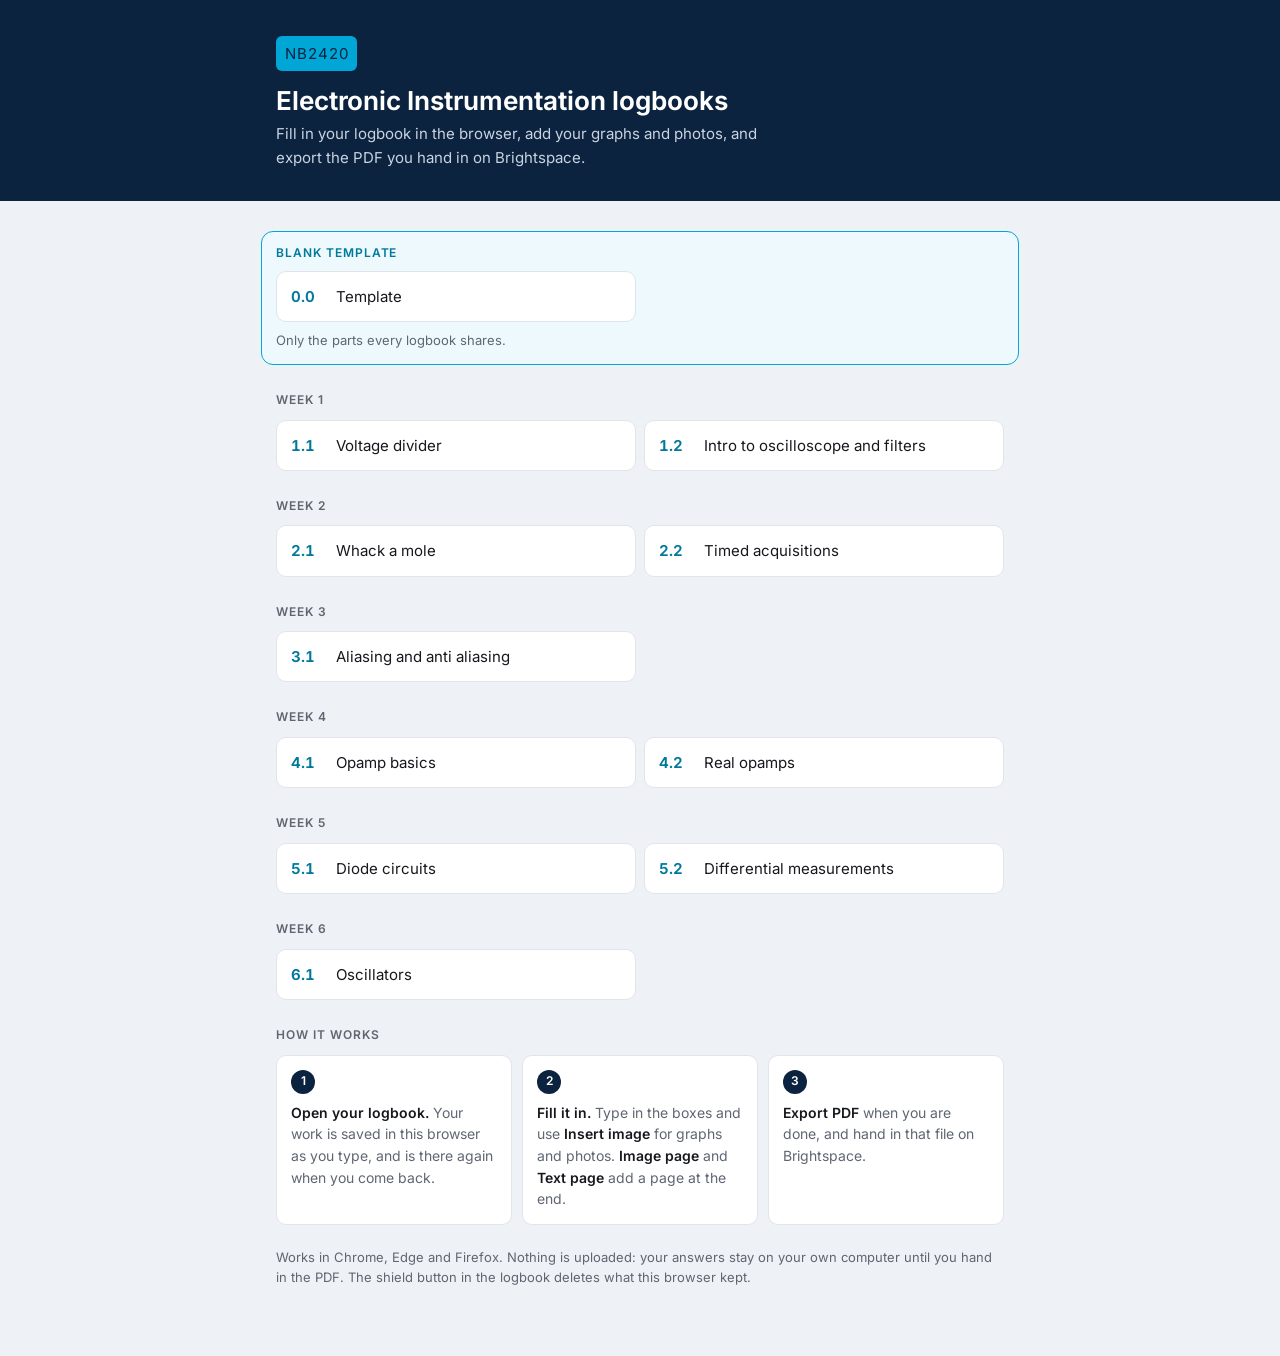
==== site/index.html @ ad3fcf22 "Start page: template box wider than the week columns Co-Authored-By: Claude Opus 5.5 <noreply@anthro" ====
<!doctype html>
<html lang="en">
<head>
<meta charset="utf-8">
<meta name="viewport" content="width=device-width, initial-scale=1">
<title>NB2420 Logbooks</title>
<style>
@font-face { font-family: "Inter"; font-weight: 100 900; font-display: swap; src: url("logbook/fonts/inter-latin-wght.woff2") format("woff2"); }
:root {
  --navy: #0c2340; --cyan: #00a6d6; --cyan-ink: #00799c;
  --bg: #eef1f5; --card: #fff; --ink: #16181d; --muted: #5f6672; --line: #e1e5eb;
}
@media (prefers-color-scheme: dark) {
  :root { --bg: #12161d; --card: #1b212b; --ink: #eef1f5; --muted: #a3acb9; --line: #2a323e; --cyan-ink: #4cc6ea; }
}
* { box-sizing: border-box; }
body { margin: 0; background: var(--bg); color: var(--ink); font: 15px/1.55 "Inter", "Segoe UI", system-ui, sans-serif; }
header { background: var(--navy); color: #fff; }
.wrap { max-width: 760px; margin: 0 auto; padding: 0 16px; }
header .wrap { padding-top: 36px; padding-bottom: 32px; }
.badge { display: inline-block; font: 600 12px/1 inherit; letter-spacing: .06em; padding: 6px 9px; border-radius: 6px; background: var(--cyan); color: var(--navy); }
h1 { font-size: 26px; line-height: 1.2; margin: 14px 0 6px; font-weight: 650; }
header p { margin: 0; color: #c9d3e0; max-width: 56ch; }
main.wrap { padding-top: 30px; padding-bottom: 56px; }
h2 { font-size: 12px; font-weight: 600; letter-spacing: .08em; text-transform: uppercase; color: var(--muted); margin: 26px 0 10px; }
h2:first-child { margin-top: 0; }
ul.list { list-style: none; padding: 0; margin: 0; display: grid; gap: 8px; grid-template-columns: repeat(2, minmax(0, 1fr)); }
@media (max-width: 520px) { ul.list { grid-template-columns: 1fr; } }
a.item { display: flex; gap: 12px; align-items: center; height: 100%; padding: 13px 14px; background: var(--card); border: 1px solid var(--line); border-radius: 10px; color: inherit; text-decoration: none; transition: border-color .15s, transform .15s; }
a.item:hover, a.item:focus-visible { border-color: var(--cyan); transform: translateY(-1px); outline: none; }
.tpl { display: block; margin: 0 -15px 8px; padding: 12px 14px 14px; border: 1.5px solid var(--cyan); border-radius: 12px; background: color-mix(in srgb, var(--cyan) 7%, var(--card)); }
.tpl h2 { margin: 0 0 8px; color: var(--cyan-ink); }
.tpl ul.list { grid-template-columns: repeat(2, minmax(0, 1fr)); }
@media (max-width: 520px) { .tpl ul.list { grid-template-columns: 1fr; } }
.tpl p { margin: 8px 0 0; font-size: 13px; color: var(--muted); }
.num { font-weight: 650; font-variant-numeric: tabular-nums; color: var(--cyan-ink); min-width: 2.2em; }
.how { display: grid; gap: 10px; grid-template-columns: repeat(auto-fit, minmax(170px, 1fr)); counter-reset: step; padding: 0; margin: 0; list-style: none; }
.how li { background: var(--card); border: 1px solid var(--line); border-radius: 10px; padding: 14px; font-size: 14px; color: var(--muted); counter-increment: step; }
.how li::before { content: counter(step); display: grid; place-items: center; width: 24px; height: 24px; border-radius: 50%; background: var(--navy); color: #fff; font-size: 12px; font-weight: 600; margin-bottom: 8px; }
@media (prefers-color-scheme: dark) { .how li::before { background: var(--cyan); color: var(--navy); } }
.how strong { color: var(--ink); font-weight: 600; }
.note { margin-top: 22px; font-size: 13px; color: var(--muted); }
</style>
</head>
<body>
<header>
  <div class="wrap">
    <span class="badge">NB2420</span>
    <h1>Electronic Instrumentation logbooks</h1>
    <p>Fill in your logbook in the browser, add your graphs and photos, and export the PDF you hand in on Brightspace.</p>
  </div>
</header>
<main class="wrap">
  <div id="list"><p>Loading…</p></div>

  <h2>How it works</h2>
  <ol class="how">
    <li><strong>Open your logbook.</strong> Your work is saved in this browser as you type, and is there again when you come back.</li>
    <li><strong>Fill it in.</strong> Type in the boxes and use <strong>Insert image</strong> for graphs and photos. <strong>Image page</strong> and <strong>Text page</strong> add a page at the end.</li>
    <li><strong>Export PDF</strong> when you are done, and hand in that file on Brightspace.</li>
  </ol>
  <p class="note">Works in Chrome, Edge and Firefox. Nothing is uploaded: your answers stay on your own computer until you hand in the PDF. The shield button in the logbook deletes what this browser kept.</p>
</main>
<script>
const viewer = file => 'pdfjs/web/viewer.html?file=' + encodeURIComponent('../../logbooks/' + file);
const cap = s => s.charAt(0).toUpperCase() + s.slice(1);
fetch('logbooks/index.json').then(r => r.json()).then(list => {
  const want = new URLSearchParams(location.search).get('logbook');
  const hit = want && list.find(l => l.id === want);
  if (hit) { location.replace(viewer(hit.file)); return; }
  const box = document.getElementById('list');
  box.innerHTML = '';
  const groups = new Map();                       // week number -> logbooks; week 0 = the blank template
  for (const l of list) {
    const w = parseInt(l.id, 10);
    if (!groups.has(w)) groups.set(w, []);
    groups.get(w).push(l);
  }
  for (const w of [...groups.keys()].sort((a, b) => a - b)) {
    const h = document.createElement('h2');
    h.textContent = w === 0 ? 'Blank template' : 'Week ' + w;
    const ul = Object.assign(document.createElement('ul'), { className: 'list' });
    for (const l of groups.get(w)) {
      const a = Object.assign(document.createElement('a'), { className: 'item', href: viewer(l.file) });
      a.innerHTML = '<span class="num"></span><span class="title"></span>';
      a.querySelector('.num').textContent = l.id;
      a.querySelector('.title').textContent = cap(l.title);
      const li = document.createElement('li'); li.append(a); ul.append(li);
    }
    if (w === 0) {                                 // boxed, on top, not full width
      const tpl = Object.assign(document.createElement('section'), { className: 'tpl' });
      const p = Object.assign(document.createElement('p'), { textContent: 'Only the parts every logbook shares.' });
      tpl.append(h, ul, p);
      box.append(tpl);
    } else {
      box.append(h, ul);
    }
  }
}).catch(() => { document.getElementById('list').textContent = 'Could not load the list of logbooks.'; });
</script>
</body>
</html>
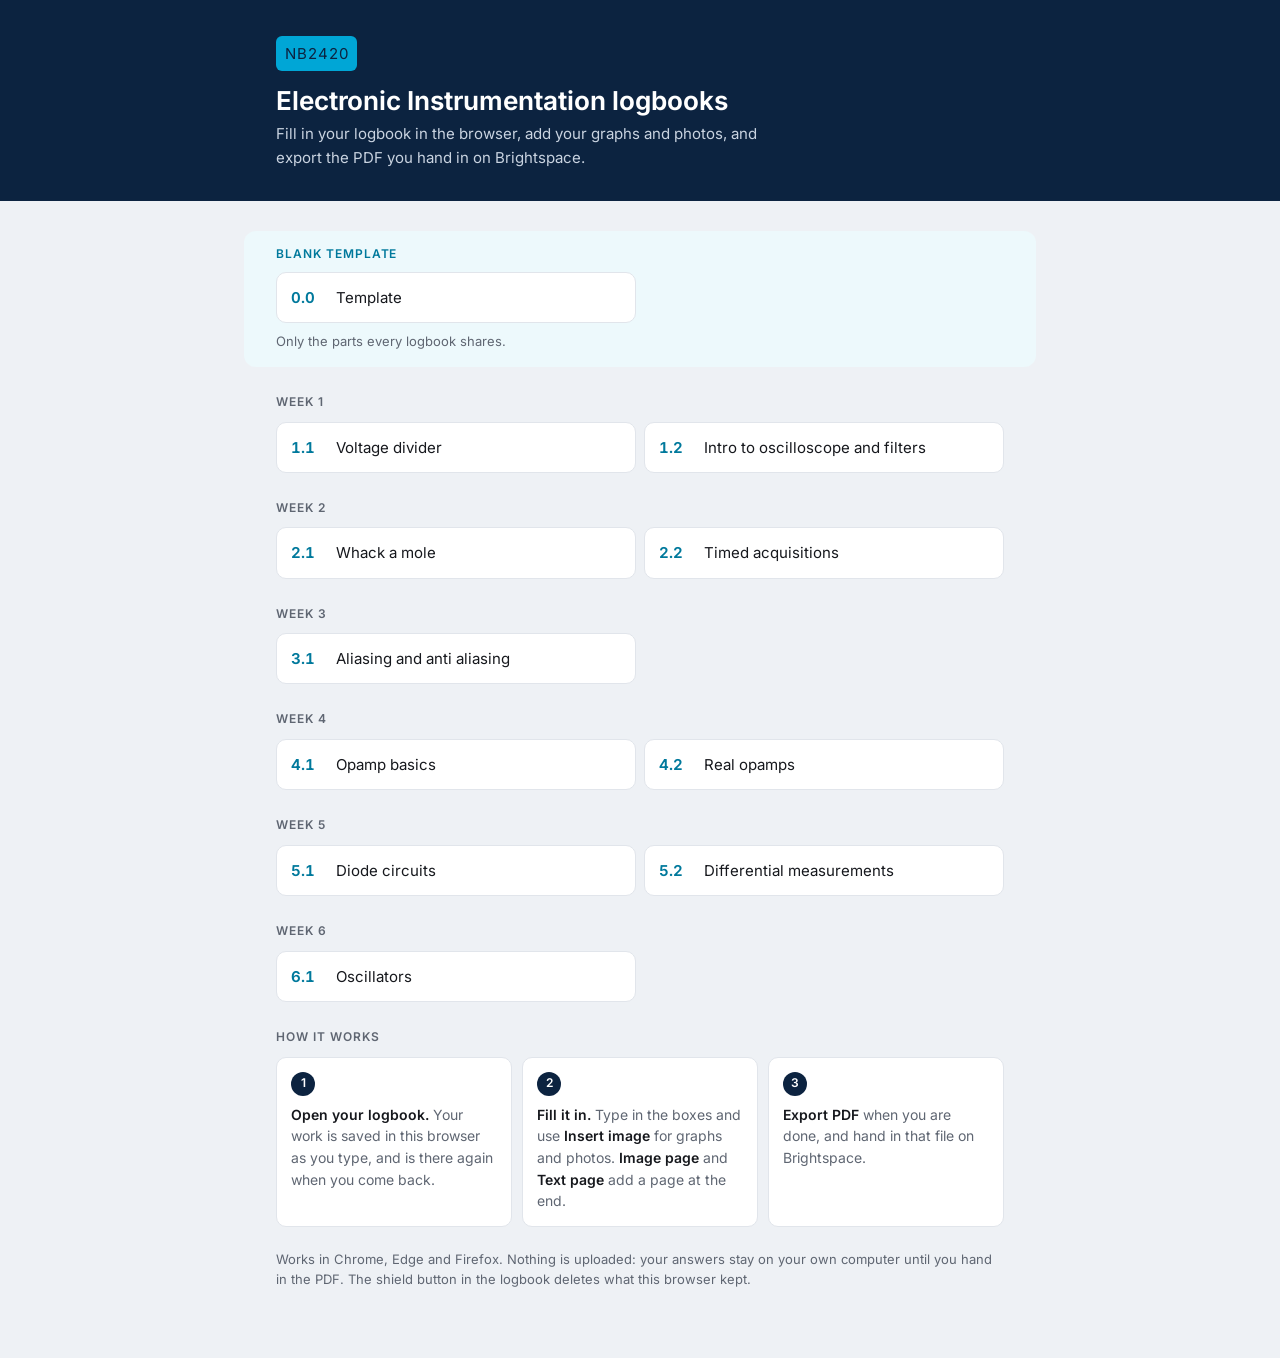
==== commit e792f4a3: "Start page: template box wider, no border Co-Authored-By: Claude Opus 5.5 <noreply@anthropic.com>" ====
--- a/site/index.html
+++ b/site/index.html
@@ -28,9 +28,10 @@
 @media (max-width: 520px) { ul.list { grid-template-columns: 1fr; } }
 a.item { display: flex; gap: 12px; align-items: center; height: 100%; padding: 13px 14px; background: var(--card); border: 1px solid var(--line); border-radius: 10px; color: inherit; text-decoration: none; transition: border-color .15s, transform .15s; }
 a.item:hover, a.item:focus-visible { border-color: var(--cyan); transform: translateY(-1px); outline: none; }
-.tpl { display: block; margin: 0 -15px 8px; padding: 12px 14px 14px; border: 1.5px solid var(--cyan); border-radius: 12px; background: color-mix(in srgb, var(--cyan) 7%, var(--card)); }
+.tpl { display: block; margin: 0 -32px 8px; padding: 14px 32px 16px; border: 0; border-radius: 12px; background: color-mix(in srgb, var(--cyan) 7%, var(--card)); }
 .tpl h2 { margin: 0 0 8px; color: var(--cyan-ink); }
 .tpl ul.list { grid-template-columns: repeat(2, minmax(0, 1fr)); }
+@media (max-width: 840px) { .tpl { margin: 0 -10px 8px; padding: 12px 10px 14px; } }
 @media (max-width: 520px) { .tpl ul.list { grid-template-columns: 1fr; } }
 .tpl p { margin: 8px 0 0; font-size: 13px; color: var(--muted); }
 .num { font-weight: 650; font-variant-numeric: tabular-nums; color: var(--cyan-ink); min-width: 2.2em; }
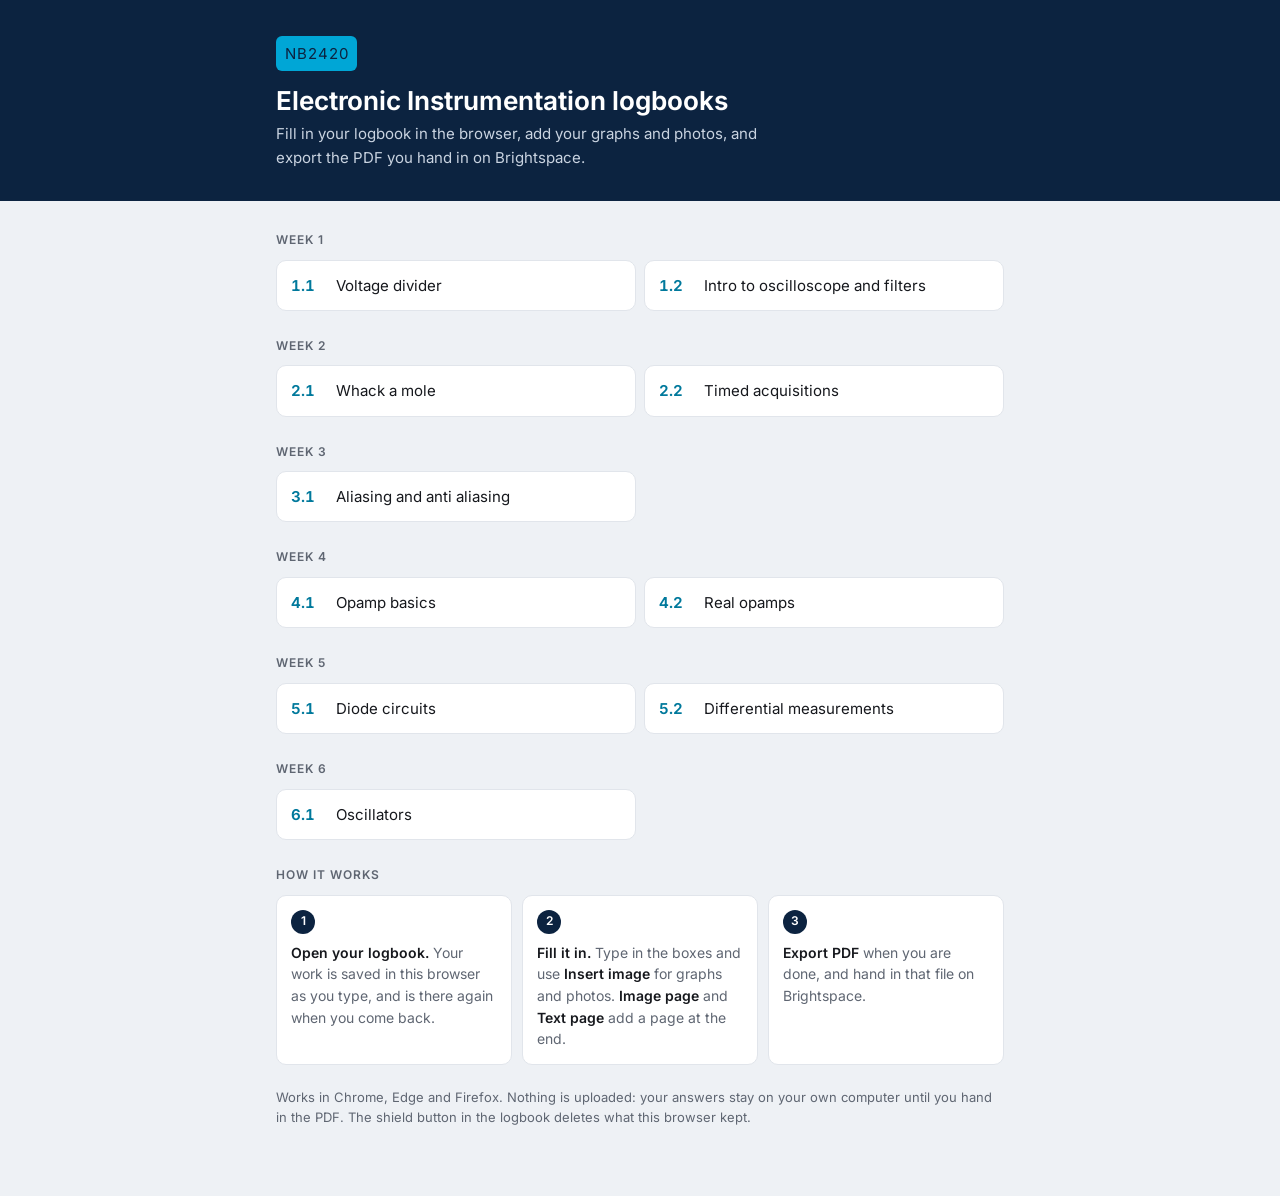
==== commit ff43bf33: "Start page: week-0 box is now Highlight, shown only when a 0.x logbook exists Co-Authored-By: Claude" ====
--- a/site/index.html
+++ b/site/index.html
@@ -71,7 +71,7 @@
   if (hit) { location.replace(viewer(hit.file)); return; }
   const box = document.getElementById('list');
   box.innerHTML = '';
-  const groups = new Map();                       // week number -> logbooks; week 0 = the blank template
+  const groups = new Map();                       // week number -> logbooks
   for (const l of list) {
     const w = parseInt(l.id, 10);
     if (!groups.has(w)) groups.set(w, []);
@@ -79,7 +79,7 @@
   }
   for (const w of [...groups.keys()].sort((a, b) => a - b)) {
     const h = document.createElement('h2');
-    h.textContent = w === 0 ? 'Blank template' : 'Week ' + w;
+    h.textContent = w === 0 ? 'Highlight' : 'Week ' + w;   // week 0 = highlighted logbook(s); no 0.x file, no box
     const ul = Object.assign(document.createElement('ul'), { className: 'list' });
     for (const l of groups.get(w)) {
       const a = Object.assign(document.createElement('a'), { className: 'item', href: viewer(l.file) });
@@ -88,10 +88,9 @@
       a.querySelector('.title').textContent = cap(l.title);
       const li = document.createElement('li'); li.append(a); ul.append(li);
     }
-    if (w === 0) {                                 // boxed, on top, not full width
+    if (w === 0) {                                 // highlight box, on top
       const tpl = Object.assign(document.createElement('section'), { className: 'tpl' });
-      const p = Object.assign(document.createElement('p'), { textContent: 'Only the parts every logbook shares.' });
-      tpl.append(h, ul, p);
+      tpl.append(h, ul);
       box.append(tpl);
     } else {
       box.append(h, ul);
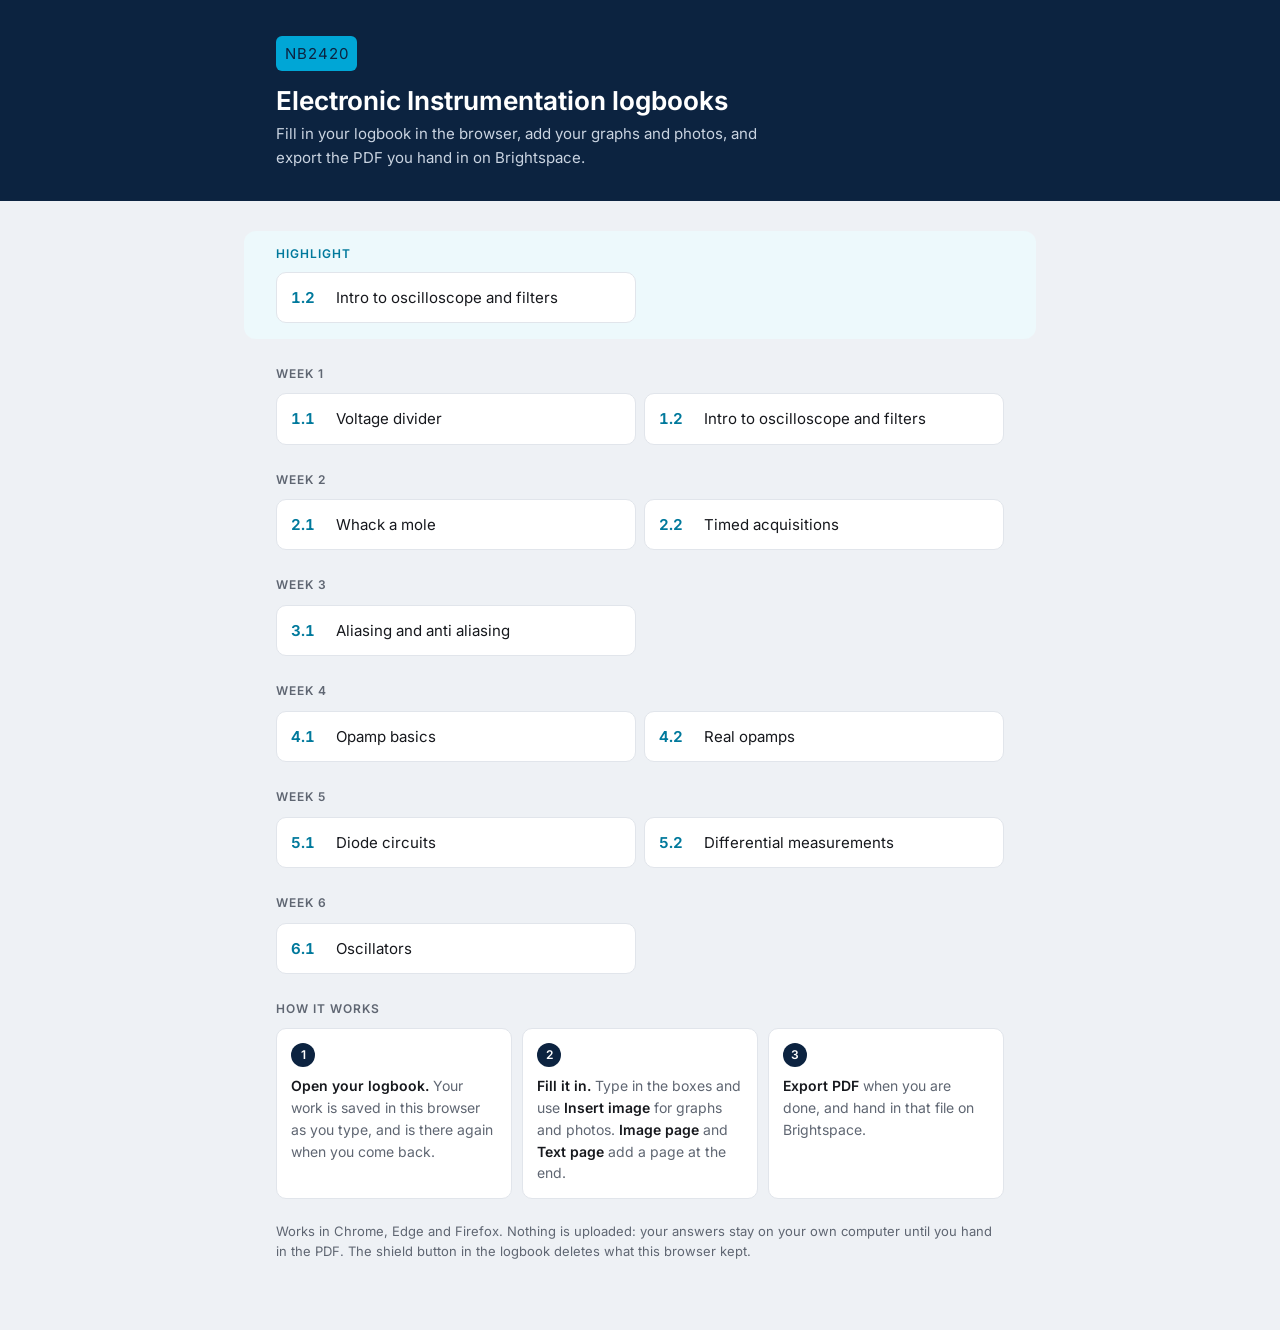
==== commit 008d682d: "Highlight 1.2 on the start page Co-Authored-By: Claude Opus 5.5 <noreply@anthropic.com>" ====
--- a/site/index.html
+++ b/site/index.html
@@ -71,15 +71,17 @@
   if (hit) { location.replace(viewer(hit.file)); return; }
   const box = document.getElementById('list');
   box.innerHTML = '';
-  const groups = new Map();                       // week number -> logbooks
+  const HIGHLIGHT = ['1.2'];                      // logbooks in the Highlight box on top (they stay in their week too); [] = no box
+  const groups = new Map([[0, list.filter(l => HIGHLIGHT.includes(l.id))]]);   // week 0 = Highlight box
   for (const l of list) {
     const w = parseInt(l.id, 10);
     if (!groups.has(w)) groups.set(w, []);
-    groups.get(w).push(l);
+    if (w !== 0 || !HIGHLIGHT.includes(l.id)) groups.get(w).push(l);
   }
   for (const w of [...groups.keys()].sort((a, b) => a - b)) {
+    if (!groups.get(w).length) continue;
     const h = document.createElement('h2');
-    h.textContent = w === 0 ? 'Highlight' : 'Week ' + w;   // week 0 = highlighted logbook(s); no 0.x file, no box
+    h.textContent = w === 0 ? 'Highlight' : 'Week ' + w;
     const ul = Object.assign(document.createElement('ul'), { className: 'list' });
     for (const l of groups.get(w)) {
       const a = Object.assign(document.createElement('a'), { className: 'item', href: viewer(l.file) });
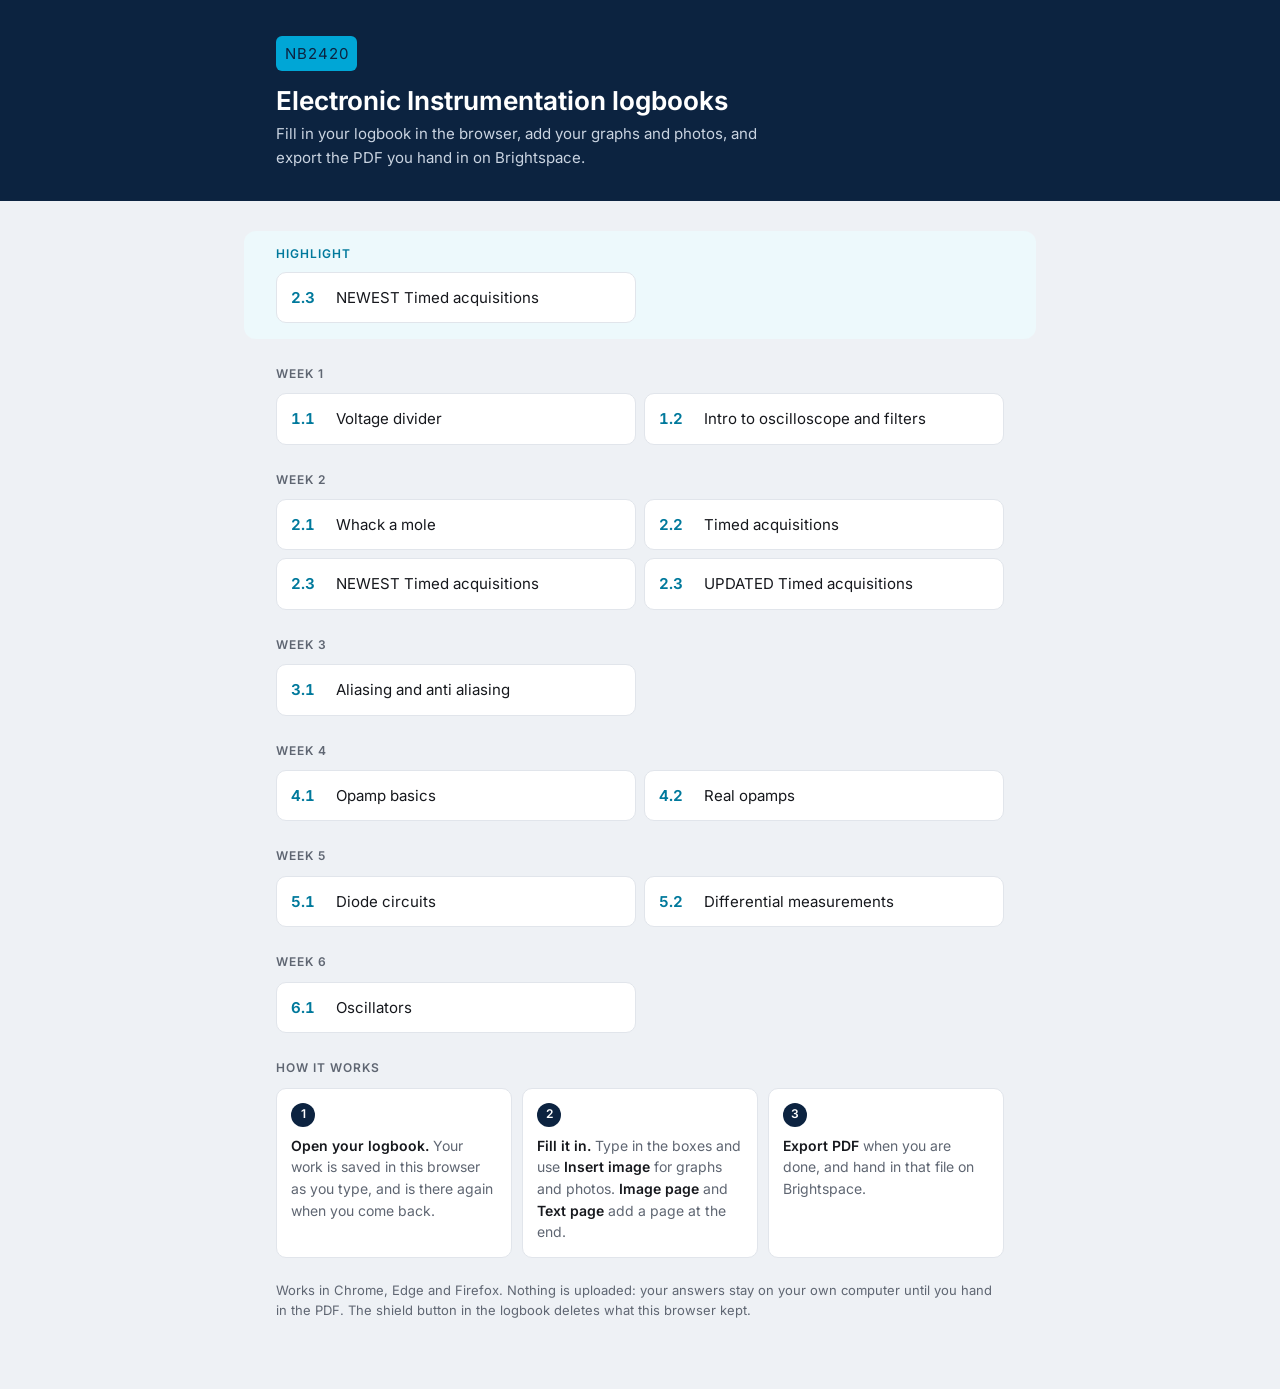
==== commit e7fb2d3a: "Key saves by logbook number, with an alias map Autosave was keyed by file name, so a renamed file hi" ====
--- a/site/index.html
+++ b/site/index.html
@@ -65,18 +65,19 @@
 <script>
 const viewer = file => 'pdfjs/web/viewer.html?file=' + encodeURIComponent('../../logbooks/' + file);
 const cap = s => s.charAt(0).toUpperCase() + s.slice(1);
-fetch('logbooks/index.json').then(r => r.json()).then(list => {
-  const want = new URLSearchParams(location.search).get('logbook');
+const links = fetch('logbook/aliases.json', { cache: 'no-cache' }).then(r => r.ok ? r.json() : {}).then(j => (j && j.links) || {}).catch(() => ({}));
+fetch('logbooks/index.json', { cache: 'no-cache' }).then(r => r.json()).then(async list => {
+  let want = new URLSearchParams(location.search).get('logbook');
+  if (want) want = (await links)[want] || want;   // logbook/aliases.json "links"
   const hit = want && list.find(l => l.id === want);
   if (hit) { location.replace(viewer(hit.file)); return; }
   const box = document.getElementById('list');
   box.innerHTML = '';
-  const HIGHLIGHT = ['1.2'];                      // logbooks in the Highlight box on top (they stay in their week too); [] = no box
-  const groups = new Map([[0, list.filter(l => HIGHLIGHT.includes(l.id))]]);   // week 0 = Highlight box
+  const groups = new Map([[0, list.filter(l => l.highlight)]]);   // 0 = Highlight box (templates/highlight.txt)
   for (const l of list) {
     const w = parseInt(l.id, 10);
     if (!groups.has(w)) groups.set(w, []);
-    if (w !== 0 || !HIGHLIGHT.includes(l.id)) groups.get(w).push(l);
+    if (w !== 0) groups.get(w).push(l);            // 0.x files are not listed
   }
   for (const w of [...groups.keys()].sort((a, b) => a - b)) {
     if (!groups.get(w).length) continue;
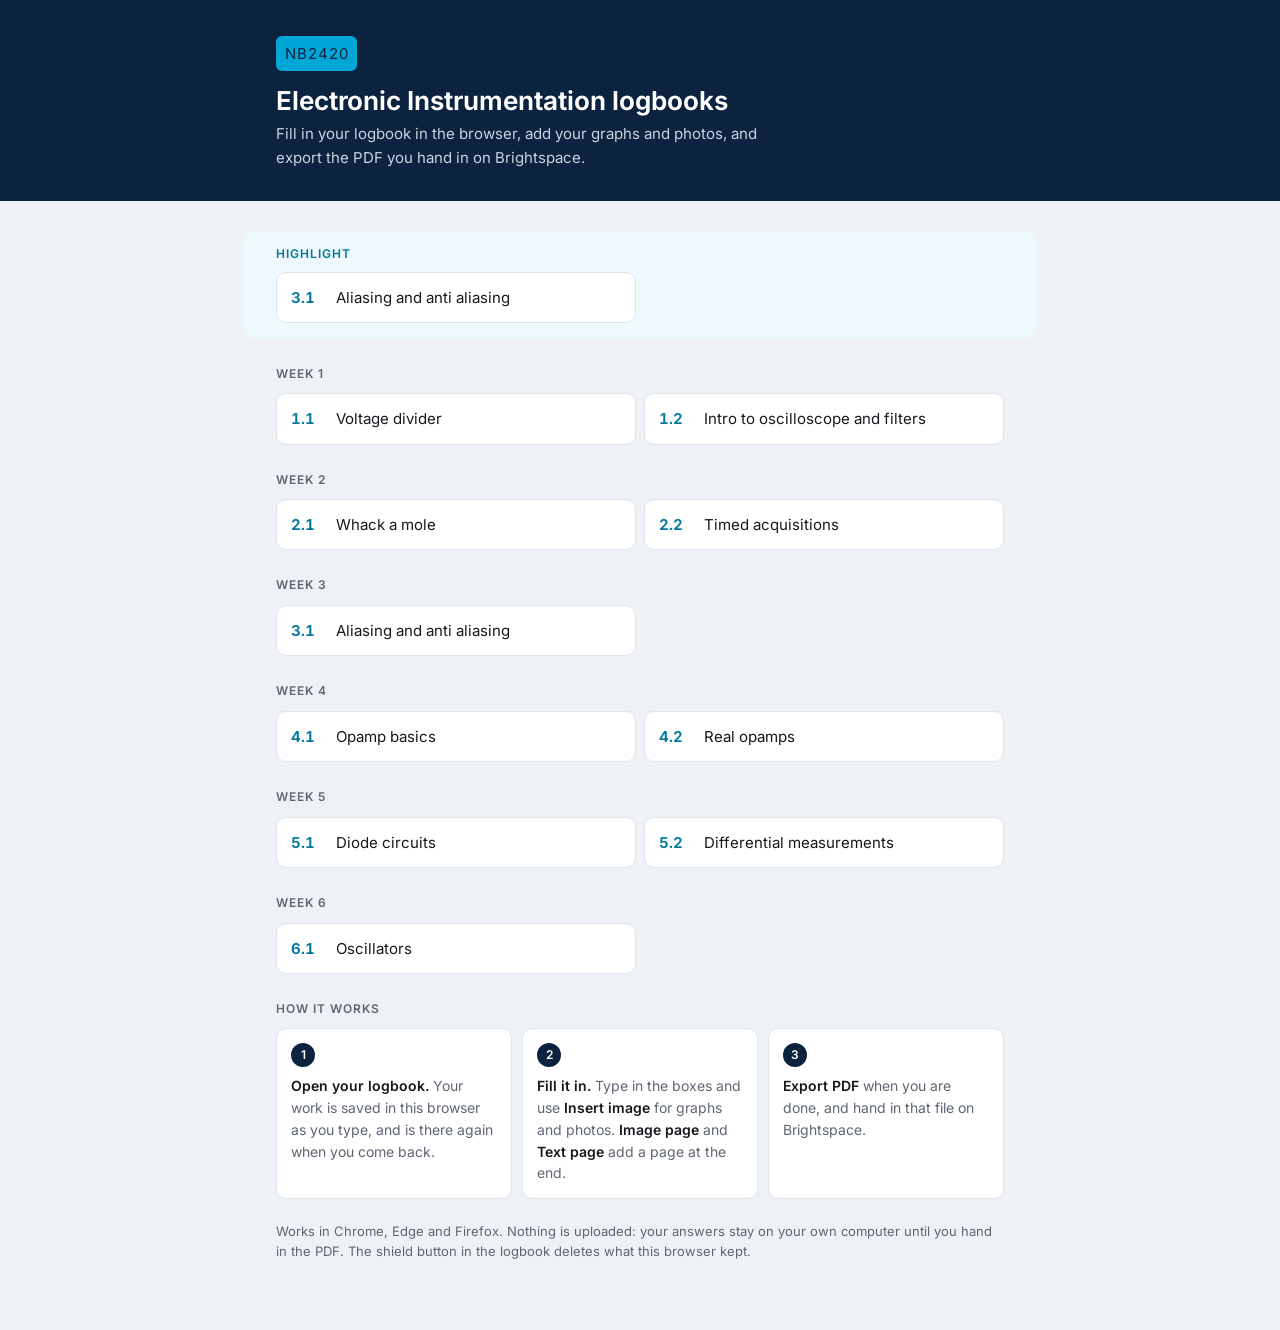
==== commit feee8df2: "Rename site/logbook/ to site/editor/, with its own README site/logbook/ (the editor code) and site/l" ====
--- a/site/index.html
+++ b/site/index.html
@@ -5,7 +5,7 @@
 <meta name="viewport" content="width=device-width, initial-scale=1">
 <title>NB2420 Logbooks</title>
 <style>
-@font-face { font-family: "Inter"; font-weight: 100 900; font-display: swap; src: url("logbook/fonts/inter-latin-wght.woff2") format("woff2"); }
+@font-face { font-family: "Inter"; font-weight: 100 900; font-display: swap; src: url("editor/fonts/inter-latin-wght.woff2") format("woff2"); }
 :root {
   --navy: #0c2340; --cyan: #00a6d6; --cyan-ink: #00799c;
   --bg: #eef1f5; --card: #fff; --ink: #16181d; --muted: #5f6672; --line: #e1e5eb;
@@ -65,10 +65,10 @@
 <script>
 const viewer = file => 'pdfjs/web/viewer.html?file=' + encodeURIComponent('../../logbooks/' + file);
 const cap = s => s.charAt(0).toUpperCase() + s.slice(1);
-const links = fetch('logbook/aliases.json', { cache: 'no-cache' }).then(r => r.ok ? r.json() : {}).then(j => (j && j.links) || {}).catch(() => ({}));
+const links = fetch('editor/aliases.json', { cache: 'no-cache' }).then(r => r.ok ? r.json() : {}).then(j => (j && j.links) || {}).catch(() => ({}));
 fetch('logbooks/index.json', { cache: 'no-cache' }).then(r => r.json()).then(async list => {
   let want = new URLSearchParams(location.search).get('logbook');
-  if (want) want = (await links)[want] || want;   // logbook/aliases.json "links"
+  if (want) want = (await links)[want] || want;   // editor/aliases.json "links"
   const hit = want && list.find(l => l.id === want);
   if (hit) { location.replace(viewer(hit.file)); return; }
   const box = document.getElementById('list');
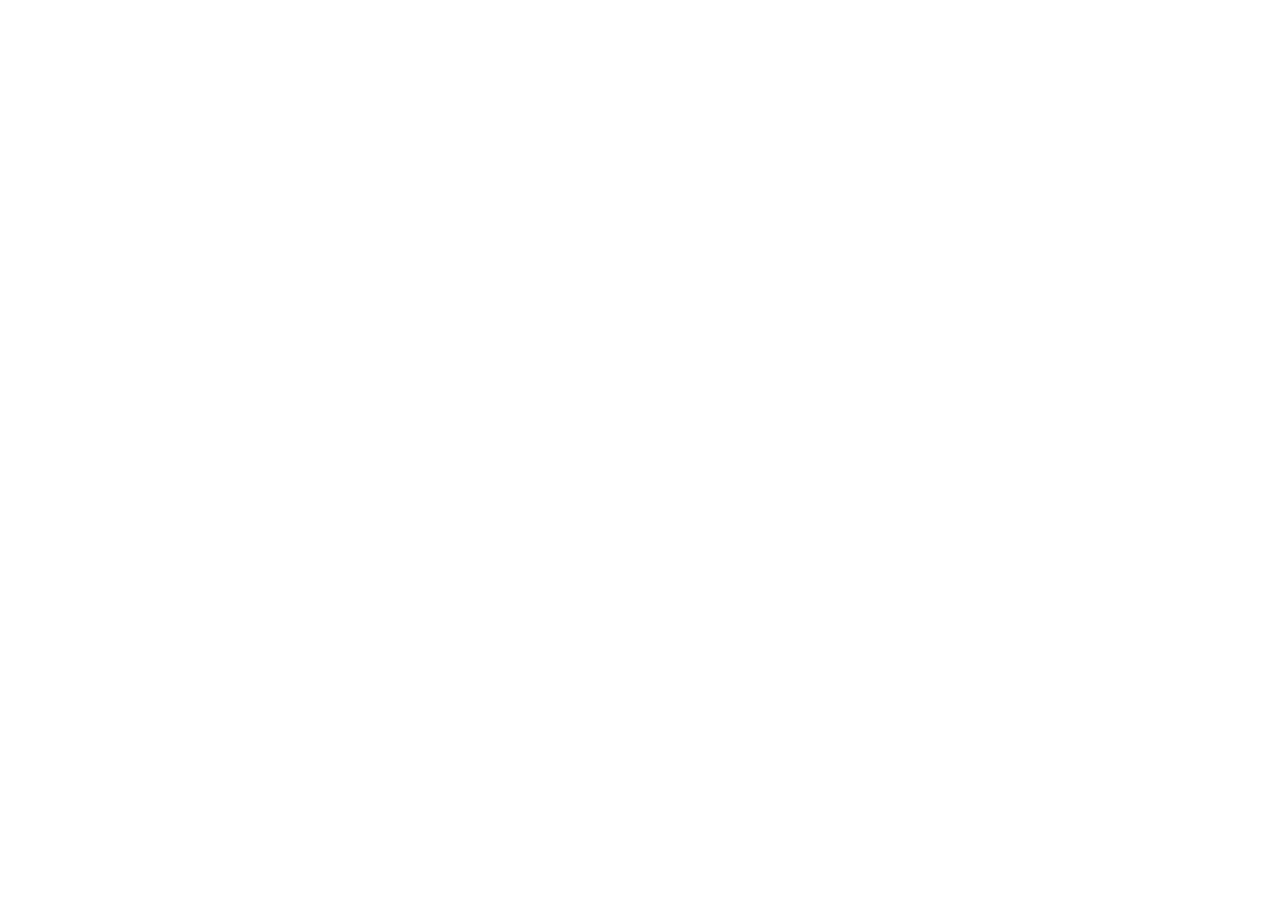
==== commit 2ebbe3f1: "Retire the site: send every visitor to the logbooks in the course book The start page and the old ed" ====
--- a/site/index.html
+++ b/site/index.html
@@ -3,103 +3,33 @@
 <head>
 <meta charset="utf-8">
 <meta name="viewport" content="width=device-width, initial-scale=1">
-<title>NB2420 Logbooks</title>
+<title>NB2420 Logbooks have moved</title>
+<meta http-equiv="refresh" content="0; url=https://nb-tudelft.github.io/Electronic_Instrumentation/miscellaneous/logbooks.html">
+<link rel="canonical" href="https://nb-tudelft.github.io/Electronic_Instrumentation/miscellaneous/logbooks.html">
 <style>
-@font-face { font-family: "Inter"; font-weight: 100 900; font-display: swap; src: url("editor/fonts/inter-latin-wght.woff2") format("woff2"); }
-:root {
-  --navy: #0c2340; --cyan: #00a6d6; --cyan-ink: #00799c;
-  --bg: #eef1f5; --card: #fff; --ink: #16181d; --muted: #5f6672; --line: #e1e5eb;
-}
-@media (prefers-color-scheme: dark) {
-  :root { --bg: #12161d; --card: #1b212b; --ink: #eef1f5; --muted: #a3acb9; --line: #2a323e; --cyan-ink: #4cc6ea; }
-}
-* { box-sizing: border-box; }
-body { margin: 0; background: var(--bg); color: var(--ink); font: 15px/1.55 "Inter", "Segoe UI", system-ui, sans-serif; }
+:root { --navy: #0c2340; --cyan: #00a6d6; --bg: #eef1f5; --ink: #16181d; --muted: #5f6672; }
+@media (prefers-color-scheme: dark) { :root { --bg: #12161d; --ink: #eef1f5; --muted: #a3acb9; } }
+body { margin: 0; background: var(--bg); color: var(--ink); font: 15px/1.55 "Segoe UI", system-ui, sans-serif; }
 header { background: var(--navy); color: #fff; }
 .wrap { max-width: 760px; margin: 0 auto; padding: 0 16px; }
 header .wrap { padding-top: 36px; padding-bottom: 32px; }
 .badge { display: inline-block; font: 600 12px/1 inherit; letter-spacing: .06em; padding: 6px 9px; border-radius: 6px; background: var(--cyan); color: var(--navy); }
 h1 { font-size: 26px; line-height: 1.2; margin: 14px 0 6px; font-weight: 650; }
-header p { margin: 0; color: #c9d3e0; max-width: 56ch; }
 main.wrap { padding-top: 30px; padding-bottom: 56px; }
-h2 { font-size: 12px; font-weight: 600; letter-spacing: .08em; text-transform: uppercase; color: var(--muted); margin: 26px 0 10px; }
-h2:first-child { margin-top: 0; }
-ul.list { list-style: none; padding: 0; margin: 0; display: grid; gap: 8px; grid-template-columns: repeat(2, minmax(0, 1fr)); }
-@media (max-width: 520px) { ul.list { grid-template-columns: 1fr; } }
-a.item { display: flex; gap: 12px; align-items: center; height: 100%; padding: 13px 14px; background: var(--card); border: 1px solid var(--line); border-radius: 10px; color: inherit; text-decoration: none; transition: border-color .15s, transform .15s; }
-a.item:hover, a.item:focus-visible { border-color: var(--cyan); transform: translateY(-1px); outline: none; }
-.tpl { display: block; margin: 0 -32px 8px; padding: 14px 32px 16px; border: 0; border-radius: 12px; background: color-mix(in srgb, var(--cyan) 7%, var(--card)); }
-.tpl h2 { margin: 0 0 8px; color: var(--cyan-ink); }
-.tpl ul.list { grid-template-columns: repeat(2, minmax(0, 1fr)); }
-@media (max-width: 840px) { .tpl { margin: 0 -10px 8px; padding: 12px 10px 14px; } }
-@media (max-width: 520px) { .tpl ul.list { grid-template-columns: 1fr; } }
-.tpl p { margin: 8px 0 0; font-size: 13px; color: var(--muted); }
-.num { font-weight: 650; font-variant-numeric: tabular-nums; color: var(--cyan-ink); min-width: 2.2em; }
-.how { display: grid; gap: 10px; grid-template-columns: repeat(auto-fit, minmax(170px, 1fr)); counter-reset: step; padding: 0; margin: 0; list-style: none; }
-.how li { background: var(--card); border: 1px solid var(--line); border-radius: 10px; padding: 14px; font-size: 14px; color: var(--muted); counter-increment: step; }
-.how li::before { content: counter(step); display: grid; place-items: center; width: 24px; height: 24px; border-radius: 50%; background: var(--navy); color: #fff; font-size: 12px; font-weight: 600; margin-bottom: 8px; }
-@media (prefers-color-scheme: dark) { .how li::before { background: var(--cyan); color: var(--navy); } }
-.how strong { color: var(--ink); font-weight: 600; }
-.note { margin-top: 22px; font-size: 13px; color: var(--muted); }
+a.go { display: inline-block; padding: 11px 16px; border-radius: 10px; background: var(--cyan); color: var(--navy); font-weight: 600; text-decoration: none; }
+.note { font-size: 13px; color: var(--muted); }
 </style>
 </head>
 <body>
 <header>
   <div class="wrap">
     <span class="badge">NB2420</span>
-    <h1>Electronic Instrumentation logbooks</h1>
-    <p>Fill in your logbook in the browser, add your graphs and photos, and export the PDF you hand in on Brightspace.</p>
+    <h1>The logbooks have moved</h1>
   </div>
 </header>
 <main class="wrap">
-  <div id="list"><p>Loading…</p></div>
-
-  <h2>How it works</h2>
-  <ol class="how">
-    <li><strong>Open your logbook.</strong> Your work is saved in this browser as you type, and is there again when you come back.</li>
-    <li><strong>Fill it in.</strong> Type in the boxes and use <strong>Insert image</strong> for graphs and photos. <strong>Image page</strong> and <strong>Text page</strong> add a page at the end.</li>
-    <li><strong>Export PDF</strong> when you are done, and hand in that file on Brightspace.</li>
-  </ol>
-  <p class="note">Works in Chrome, Edge and Firefox. Nothing is uploaded: your answers stay on your own computer until you hand in the PDF. The shield button in the logbook deletes what this browser kept.</p>
+  <p>The logbooks are now in the Electronic Instrumentation course book, next to the lab manuals.</p>
+  <p><a class="go" href="https://nb-tudelft.github.io/Electronic_Instrumentation/miscellaneous/logbooks.html">Go to the logbooks</a></p>
 </main>
-<script>
-const viewer = file => 'pdfjs/web/viewer.html?file=' + encodeURIComponent('../../logbooks/' + file);
-const cap = s => s.charAt(0).toUpperCase() + s.slice(1);
-const links = fetch('editor/aliases.json', { cache: 'no-cache' }).then(r => r.ok ? r.json() : {}).then(j => (j && j.links) || {}).catch(() => ({}));
-fetch('logbooks/index.json', { cache: 'no-cache' }).then(r => r.json()).then(async list => {
-  let want = new URLSearchParams(location.search).get('logbook');
-  if (want) want = (await links)[want] || want;   // editor/aliases.json "links"
-  const hit = want && list.find(l => l.id === want);
-  if (hit) { location.replace(viewer(hit.file)); return; }
-  const box = document.getElementById('list');
-  box.innerHTML = '';
-  const groups = new Map([[0, list.filter(l => l.highlight)]]);   // 0 = Highlight box (templates/highlight.txt)
-  for (const l of list) {
-    const w = parseInt(l.id, 10);
-    if (!groups.has(w)) groups.set(w, []);
-    if (w !== 0) groups.get(w).push(l);            // 0.x files are not listed
-  }
-  for (const w of [...groups.keys()].sort((a, b) => a - b)) {
-    if (!groups.get(w).length) continue;
-    const h = document.createElement('h2');
-    h.textContent = w === 0 ? 'Highlight' : 'Week ' + w;
-    const ul = Object.assign(document.createElement('ul'), { className: 'list' });
-    for (const l of groups.get(w)) {
-      const a = Object.assign(document.createElement('a'), { className: 'item', href: viewer(l.file) });
-      a.innerHTML = '<span class="num"></span><span class="title"></span>';
-      a.querySelector('.num').textContent = l.id;
-      a.querySelector('.title').textContent = cap(l.title);
-      const li = document.createElement('li'); li.append(a); ul.append(li);
-    }
-    if (w === 0) {                                 // highlight box, on top
-      const tpl = Object.assign(document.createElement('section'), { className: 'tpl' });
-      tpl.append(h, ul);
-      box.append(tpl);
-    } else {
-      box.append(h, ul);
-    }
-  }
-}).catch(() => { document.getElementById('list').textContent = 'Could not load the list of logbooks.'; });
-</script>
 </body>
 </html>
